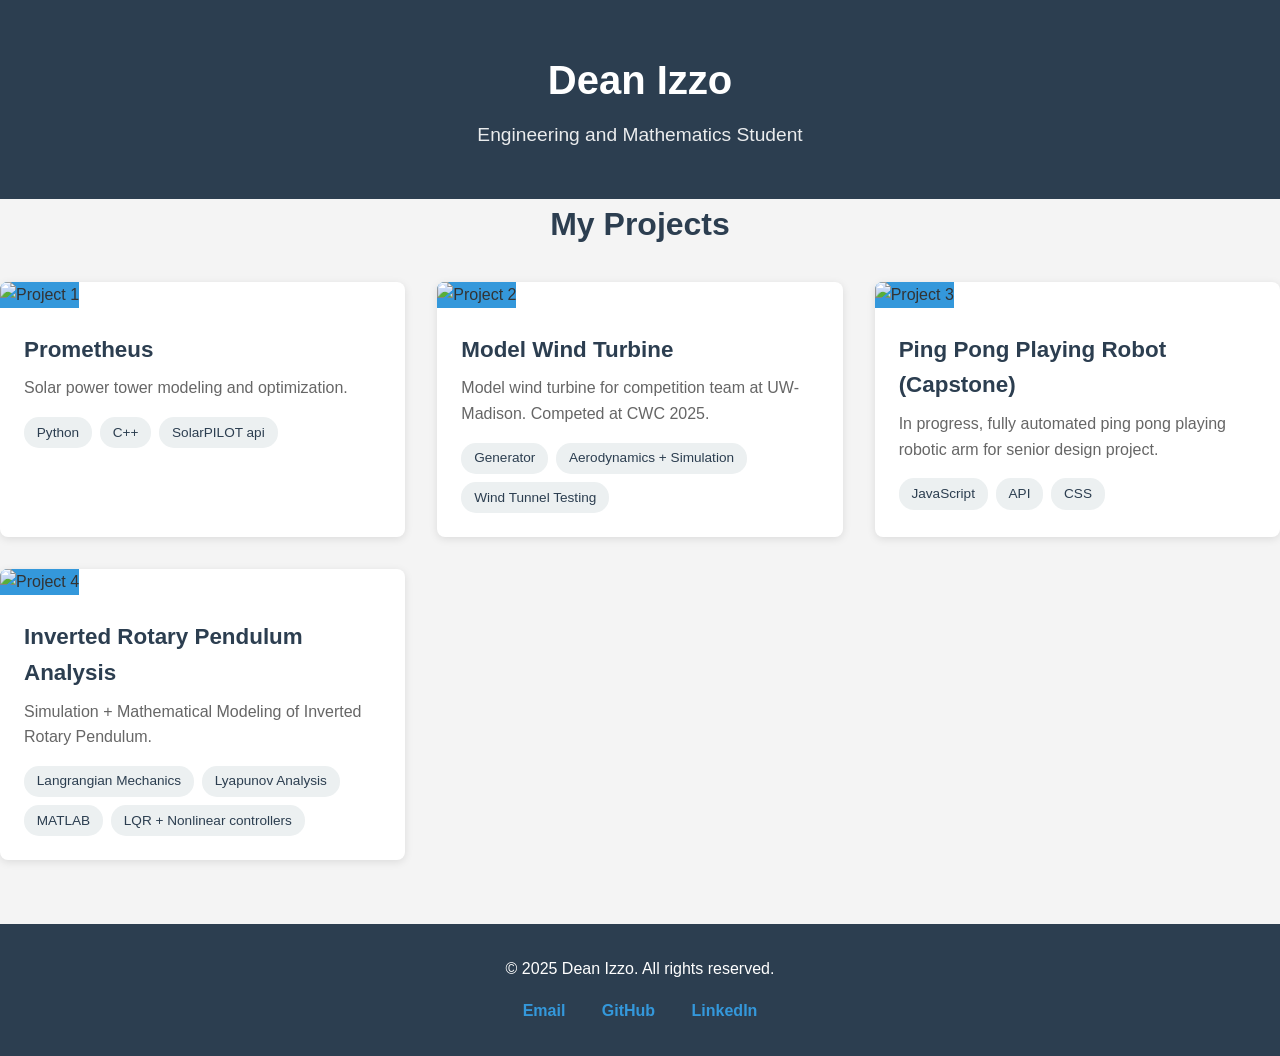
==== index.html @ 72c31784 "Create index.html for personal projects page This file contains the HTML structure for a personal pr" ====
<!DOCTYPE html>
<html lang="en">
<head>
    <meta charset="UTF-8">
    <meta name="viewport" content="width=device-width, initial-scale=1.0">
    <title>Projects</title>
    <style>
        * {
            margin: 0;
            padding: 0;
            box-sizing: border-box;
        }
        
        body {
            font-family: Arial, sans-serif;
            line-height: 1.6;
            color: #333;
            background: #f4f4f4;
        }
        
        header {
            background: #2c3e50;
            color: white;
            text-align: center;
            padding: 3rem 2rem;
        }
        
        header h1 {
            font-size: 2.5rem;
            margin-bottom: 0.5rem;
        }
        
        header p {
            font-size: 1.2rem;
            opacity: 0.9;
        }
        
        .container {
            max-width: 1200px;
            margin: 0 auto;
            padding: 3rem 2rem;
        }
        
        .intro {
            background: white;
            padding: 2rem;
            border-radius: 8px;
            margin-bottom: 3rem;
            box-shadow: 0 2px 4px rgba(0,0,0,0.1);
        }
        
        .intro h2 {
            color: #2c3e50;
            margin-bottom: 1rem;
        }
        
        .projects-grid {
            display: grid;
            grid-template-columns: repeat(auto-fit, minmax(320px, 1fr));
            gap: 2rem;
            margin-top: 2rem;
        }
        
        .project-card {
            background: white;
            border-radius: 8px;
            overflow: hidden;
            box-shadow: 0 2px 8px rgba(0,0,0,0.1);
            transition: transform 0.3s, box-shadow 0.3s;
            text-decoration: none;
            color: inherit;
            display: block;
        }
        
        .project-card:hover {
            transform: translateY(-5px);
            box-shadow: 0 4px 16px rgba(0,0,0,0.2);
        }
        
        .project-image {
            width: 100%;
            height: 200px;
            object-fit: cover;
            background: #3498db;
        }
        
        .project-content {
            padding: 1.5rem;
        }
        
        .project-content h3 {
            color: #2c3e50;
            margin-bottom: 0.5rem;
            font-size: 1.4rem;
        }
        
        .project-content p {
            color: #666;
            margin-bottom: 1rem;
        }
        
        .project-tags {
            display: flex;
            flex-wrap: wrap;
            gap: 0.5rem;
        }
        
        .tag {
            background: #ecf0f1;
            color: #2c3e50;
            padding: 0.3rem 0.8rem;
            border-radius: 15px;
            font-size: 0.85rem;
        }
        
        .section-title {
            color: #2c3e50;
            font-size: 2rem;
            margin-bottom: 1rem;
            text-align: center;
        }
        
        footer {
            background: #2c3e50;
            color: white;
            text-align: center;
            padding: 2rem;
            margin-top: 4rem;
        }
        
        .contact-links {
            margin-top: 1rem;
        }
        
        .contact-links a {
            color: #3498db;
            text-decoration: none;
            margin: 0 1rem;
            font-weight: bold;
        }
        
        .contact-links a:hover {
            color: #2980b9;
        }
    </style>
</head>
<body>
    <header>
        <h1>Dean Izzo</h1>
        <p>Engineering and Mathematics Student</p>
    </header>

        <h2 class="section-title">My Projects</h2>
        
        <div class="projects-grid">
            <a href="prometheus.html" class="project-card">
                <img src="https://via.placeholder.com/400x200/3498db/ffffff?text=Project+1" alt="Project 1" class="project-image">
                <div class="project-content">
                    <h3>Prometheus</h3>
                    <p>Solar power tower modeling and optimization.</p>
                    <div class="project-tags">
                        <span class="tag">Python</span>
                        <span class="tag">C++</span>
                        <span class="tag">SolarPILOT api</span>
                    </div>
                </div>
            </a>

            <a href="turbine.html" class="project-card">
                <img src="https://via.placeholder.com/400x200/e74c3c/ffffff?text=Project+2" alt="Project 2" class="project-image">
                <div class="project-content">
                    <h3>Model Wind Turbine</h3>
                    <p>Model wind turbine for competition team at UW-Madison. Competed at CWC 2025.</p>
                    <div class="project-tags">
                        <span class="tag">Generator</span>
                        <span class="tag">Aerodynamics + Simulation</span>
                        <span class="tag">Wind Tunnel Testing</span>
                    </div>
                </div>
            </a>

            <a href="robopong.html" class="project-card">
                <img src="https://via.placeholder.com/400x200/27ae60/ffffff?text=Project+3" alt="Project 3" class="project-image">
                <div class="project-content">
                    <h3>Ping Pong Playing Robot (Capstone)</h3>
                    <p>In progress, fully automated ping pong playing robotic arm for senior design project.</p>
                    <div class="project-tags">
                        <span class="tag">JavaScript</span>
                        <span class="tag">API</span>
                        <span class="tag">CSS</span>
                    </div>
                </div>
            </a>

            <a href="InvertedPendulum.html" class="project-card">
                <img src="https://via.placeholder.com/400x200/9b59b6/ffffff?text=Project+4" alt="Project 4" class="project-image">
                <div class="project-content">
                    <h3>Inverted Rotary Pendulum Analysis</h3>
                    <p>Simulation + Mathematical Modeling of Inverted Rotary Pendulum.</p>
                    <div class="project-tags">
                        <span class="tag">Langrangian Mechanics</span>
                        <span class="tag">Lyapunov Analysis</span>
                        <span class="tag">MATLAB</span>
                        <span class="tag">LQR + Nonlinear controllers</span>
                    </div>
                </div>
            </a>

        </div>
    </div>

    <footer>
        <p>&copy; 2025 Dean Izzo. All rights reserved.</p>
        <div class="contact-links">
            <a href="deanizzo22@gmail.com">Email</a>
            <a href="https://github.com/deanizzo" target="_blank">GitHub</a>
            <a href="https://linkedin.com/in/dean-izzo" target="_blank">LinkedIn</a>
        </div>
    </footer>
</body>
</html>
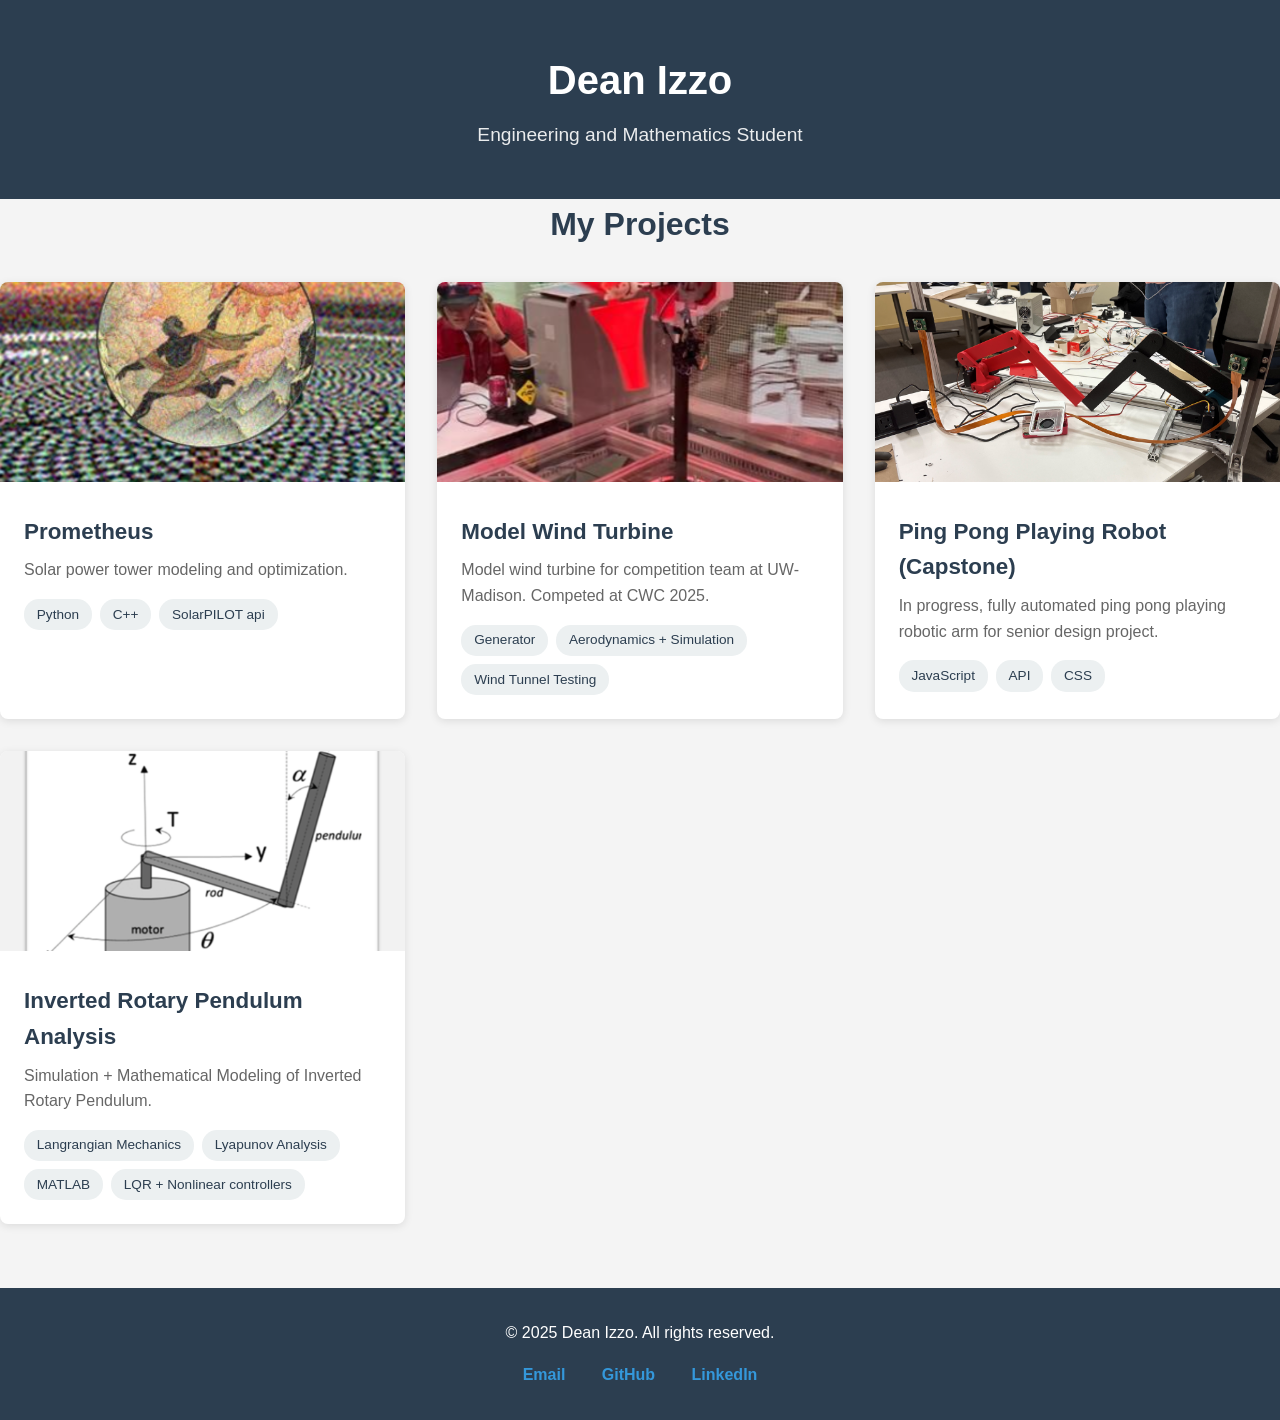
==== commit 361eb72f: "Replace placeholder images with project images" ====
--- a/index.html
+++ b/index.html
@@ -154,7 +154,7 @@
         
         <div class="projects-grid">
             <a href="prometheus.html" class="project-card">
-                <img src="https://via.placeholder.com/400x200/3498db/ffffff?text=Project+1" alt="Project 1" class="project-image">
+                <img src="images/prometheus/prometheus.jpg" alt="Project 1" class="project-image">
                 <div class="project-content">
                     <h3>Prometheus</h3>
                     <p>Solar power tower modeling and optimization.</p>
@@ -167,7 +167,7 @@
             </a>
 
             <a href="turbine.html" class="project-card">
-                <img src="https://via.placeholder.com/400x200/e74c3c/ffffff?text=Project+2" alt="Project 2" class="project-image">
+                <img src="images/prometheus/turbine.png" alt="Project 2" class="project-image">
                 <div class="project-content">
                     <h3>Model Wind Turbine</h3>
                     <p>Model wind turbine for competition team at UW-Madison. Competed at CWC 2025.</p>
@@ -180,7 +180,7 @@
             </a>
 
             <a href="robopong.html" class="project-card">
-                <img src="https://via.placeholder.com/400x200/27ae60/ffffff?text=Project+3" alt="Project 3" class="project-image">
+                <img src="images/prometheus/dual_arms.png" alt="Project 3" class="project-image">
                 <div class="project-content">
                     <h3>Ping Pong Playing Robot (Capstone)</h3>
                     <p>In progress, fully automated ping pong playing robotic arm for senior design project.</p>
@@ -193,7 +193,7 @@
             </a>
 
             <a href="InvertedPendulum.html" class="project-card">
-                <img src="https://via.placeholder.com/400x200/9b59b6/ffffff?text=Project+4" alt="Project 4" class="project-image">
+                <img src="images/prometheus/Pendulum.png" alt="Project 4" class="project-image">
                 <div class="project-content">
                     <h3>Inverted Rotary Pendulum Analysis</h3>
                     <p>Simulation + Mathematical Modeling of Inverted Rotary Pendulum.</p>
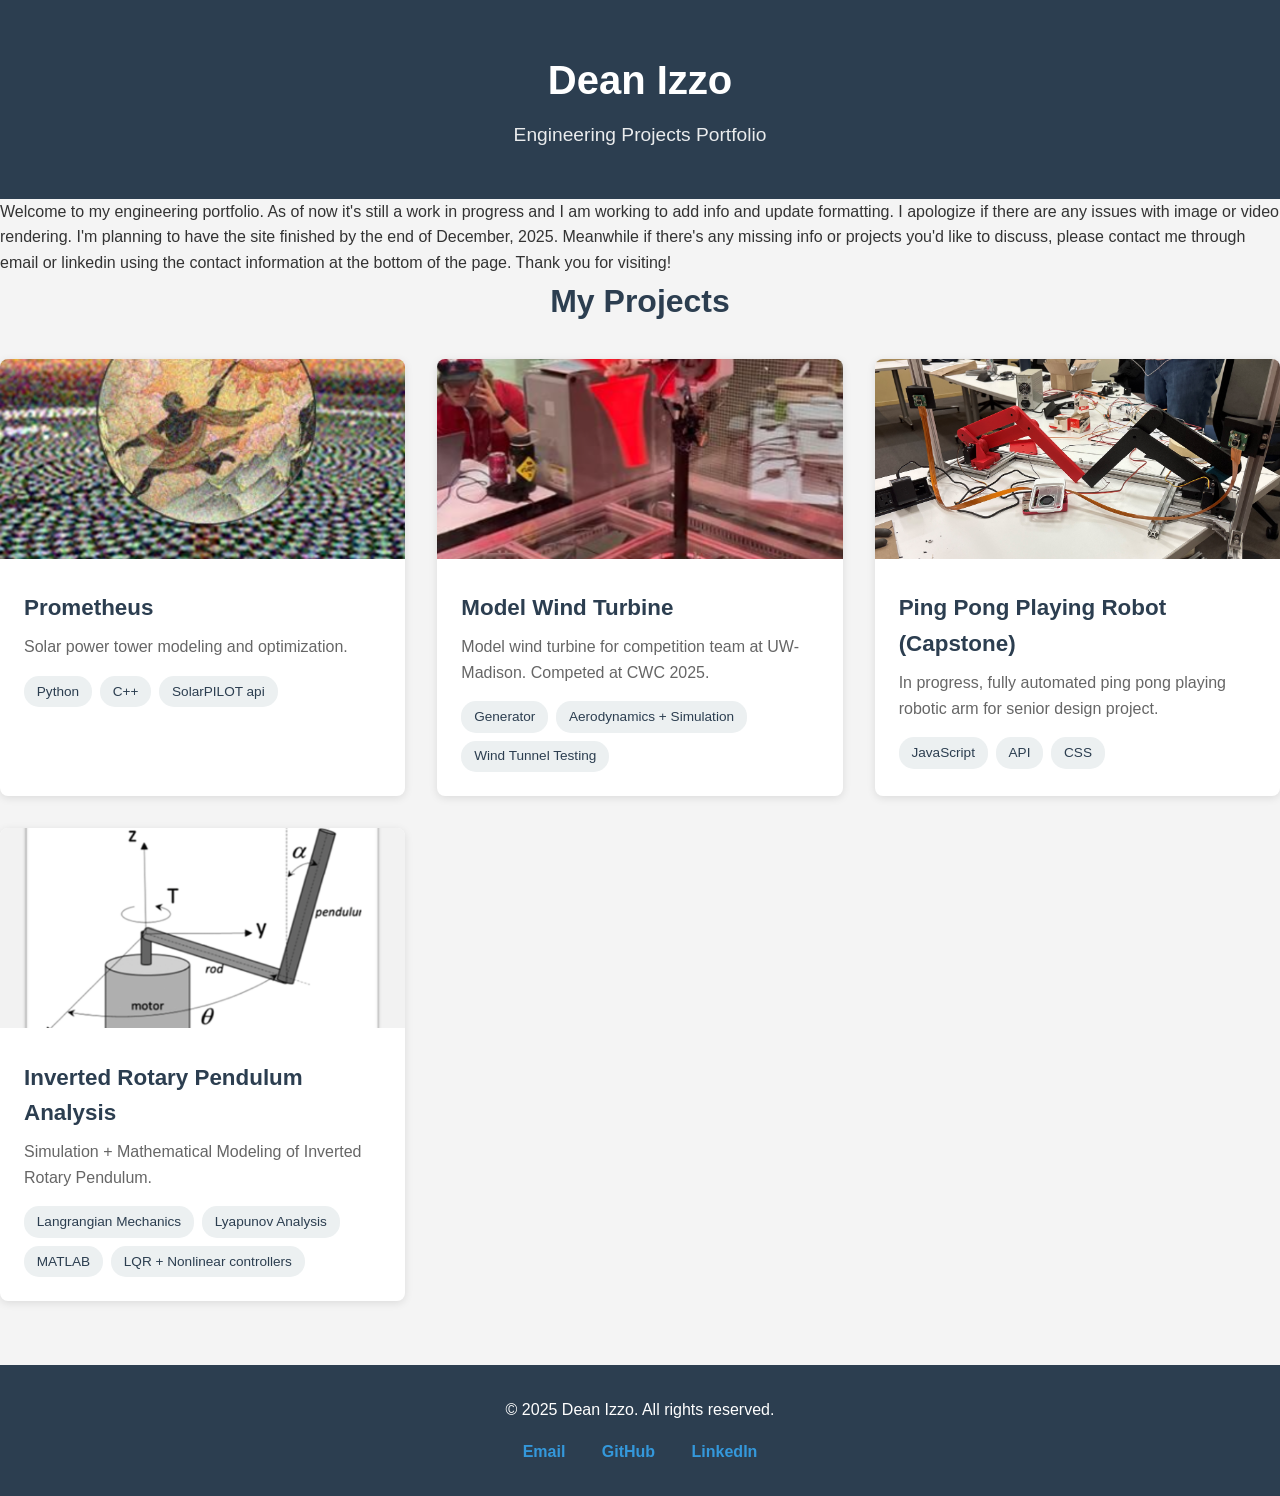
==== commit a69aa00f: "Update header and add welcome message Added a welcome message and project status update." ====
--- a/index.html
+++ b/index.html
@@ -147,8 +147,14 @@
 <body>
     <header>
         <h1>Dean Izzo</h1>
-        <p>Engineering and Mathematics Student</p>
+        <p>Engineering Projects Portfolio</p>
     </header>
+
+        <p>Welcome to my engineering portfolio. As of now it's still a work in progress and I am working to add info and update formatting.
+        I apologize if there are any issues with image or video rendering. I'm planning to have the site finished by the end of December, 2025.
+        Meanwhile if there's any missing info or projects you'd like to discuss, please contact me through email or linkedin using the
+        contact information at the bottom of the page. Thank you for visiting!</p>
+
 
         <h2 class="section-title">My Projects</h2>
         
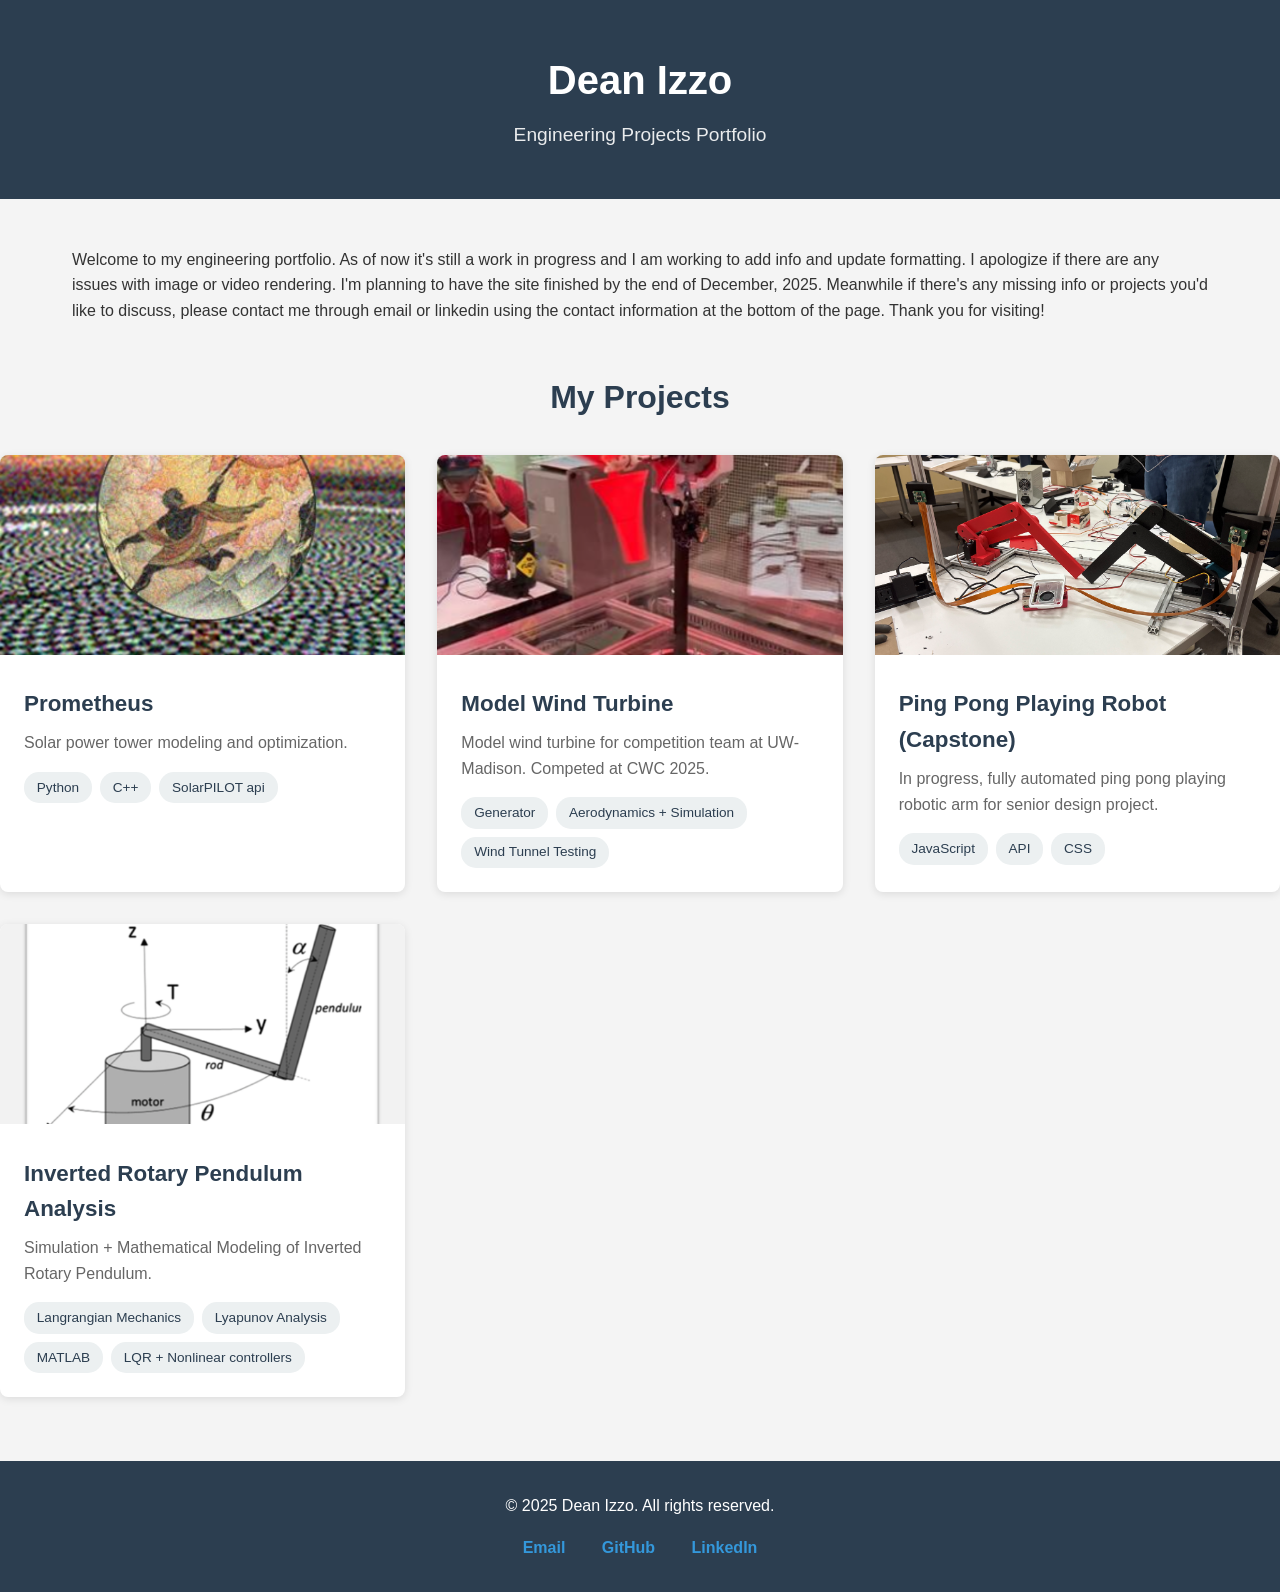
==== commit 89374e01: "Refactor welcome section into a container div" ====
--- a/index.html
+++ b/index.html
@@ -150,11 +150,14 @@
         <p>Engineering Projects Portfolio</p>
     </header>
 
-        <p>Welcome to my engineering portfolio. As of now it's still a work in progress and I am working to add info and update formatting.
-        I apologize if there are any issues with image or video rendering. I'm planning to have the site finished by the end of December, 2025.
-        Meanwhile if there's any missing info or projects you'd like to discuss, please contact me through email or linkedin using the
-        contact information at the bottom of the page. Thank you for visiting!</p>
-
+    <div class="container">
+        <section id="welcome">
+            <p>Welcome to my engineering portfolio. As of now it's still a work in progress and I am working to add info and update formatting.
+            I apologize if there are any issues with image or video rendering. I'm planning to have the site finished by the end of December, 2025.
+            Meanwhile if there's any missing info or projects you'd like to discuss, please contact me through email or linkedin using the
+            contact information at the bottom of the page. Thank you for visiting!</p>
+        </section>
+    </div>
 
         <h2 class="section-title">My Projects</h2>
         
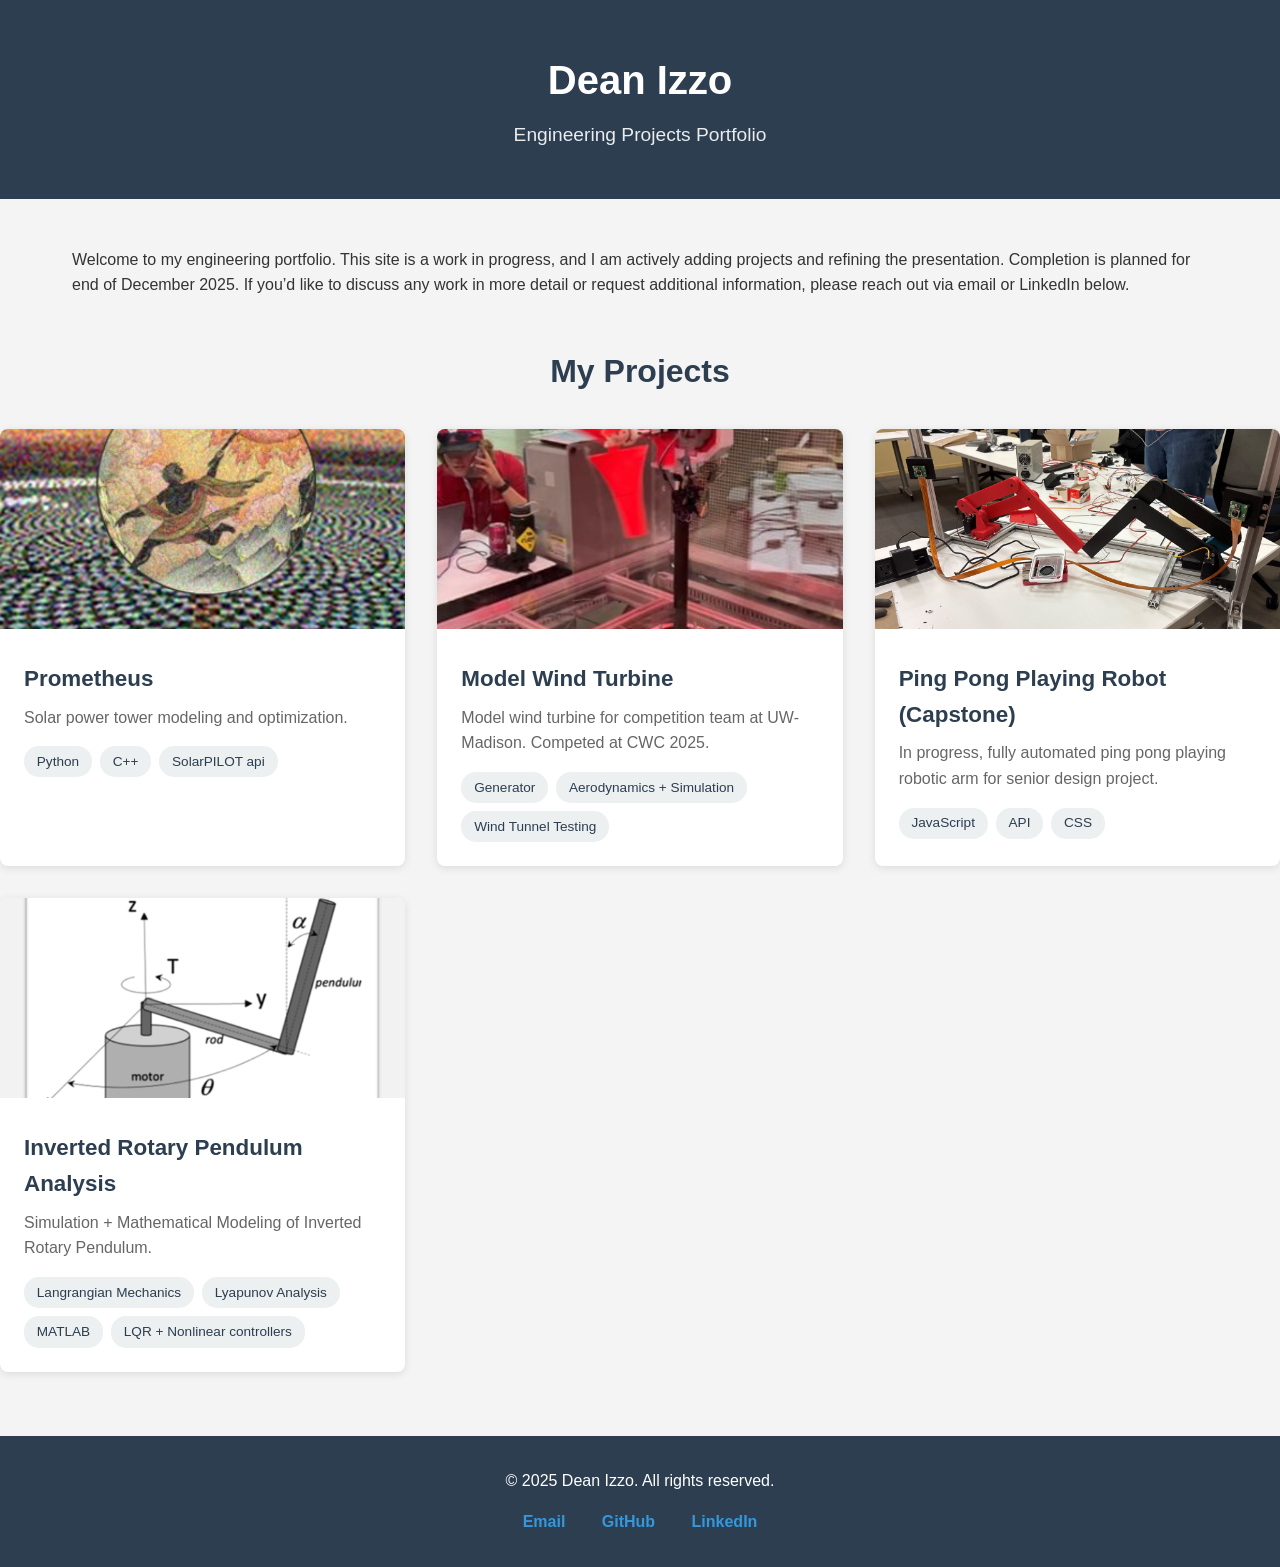
==== commit 9dec5c76: "Revise welcome message in index.html Updated welcome message for clarity and conciseness." ====
--- a/index.html
+++ b/index.html
@@ -152,10 +152,11 @@
 
     <div class="container">
         <section id="welcome">
-            <p>Welcome to my engineering portfolio. As of now it's still a work in progress and I am working to add info and update formatting.
-            I apologize if there are any issues with image or video rendering. I'm planning to have the site finished by the end of December, 2025.
-            Meanwhile if there's any missing info or projects you'd like to discuss, please contact me through email or linkedin using the
-            contact information at the bottom of the page. Thank you for visiting!</p>
+            <p>Welcome to my engineering portfolio.
+                
+            This site is a work in progress, and I am actively adding projects and refining the presentation. Completion is planned for end of December 2025.
+
+            If you’d like to discuss any work in more detail or request additional information, please reach out via email or LinkedIn below.</p>
         </section>
     </div>
 
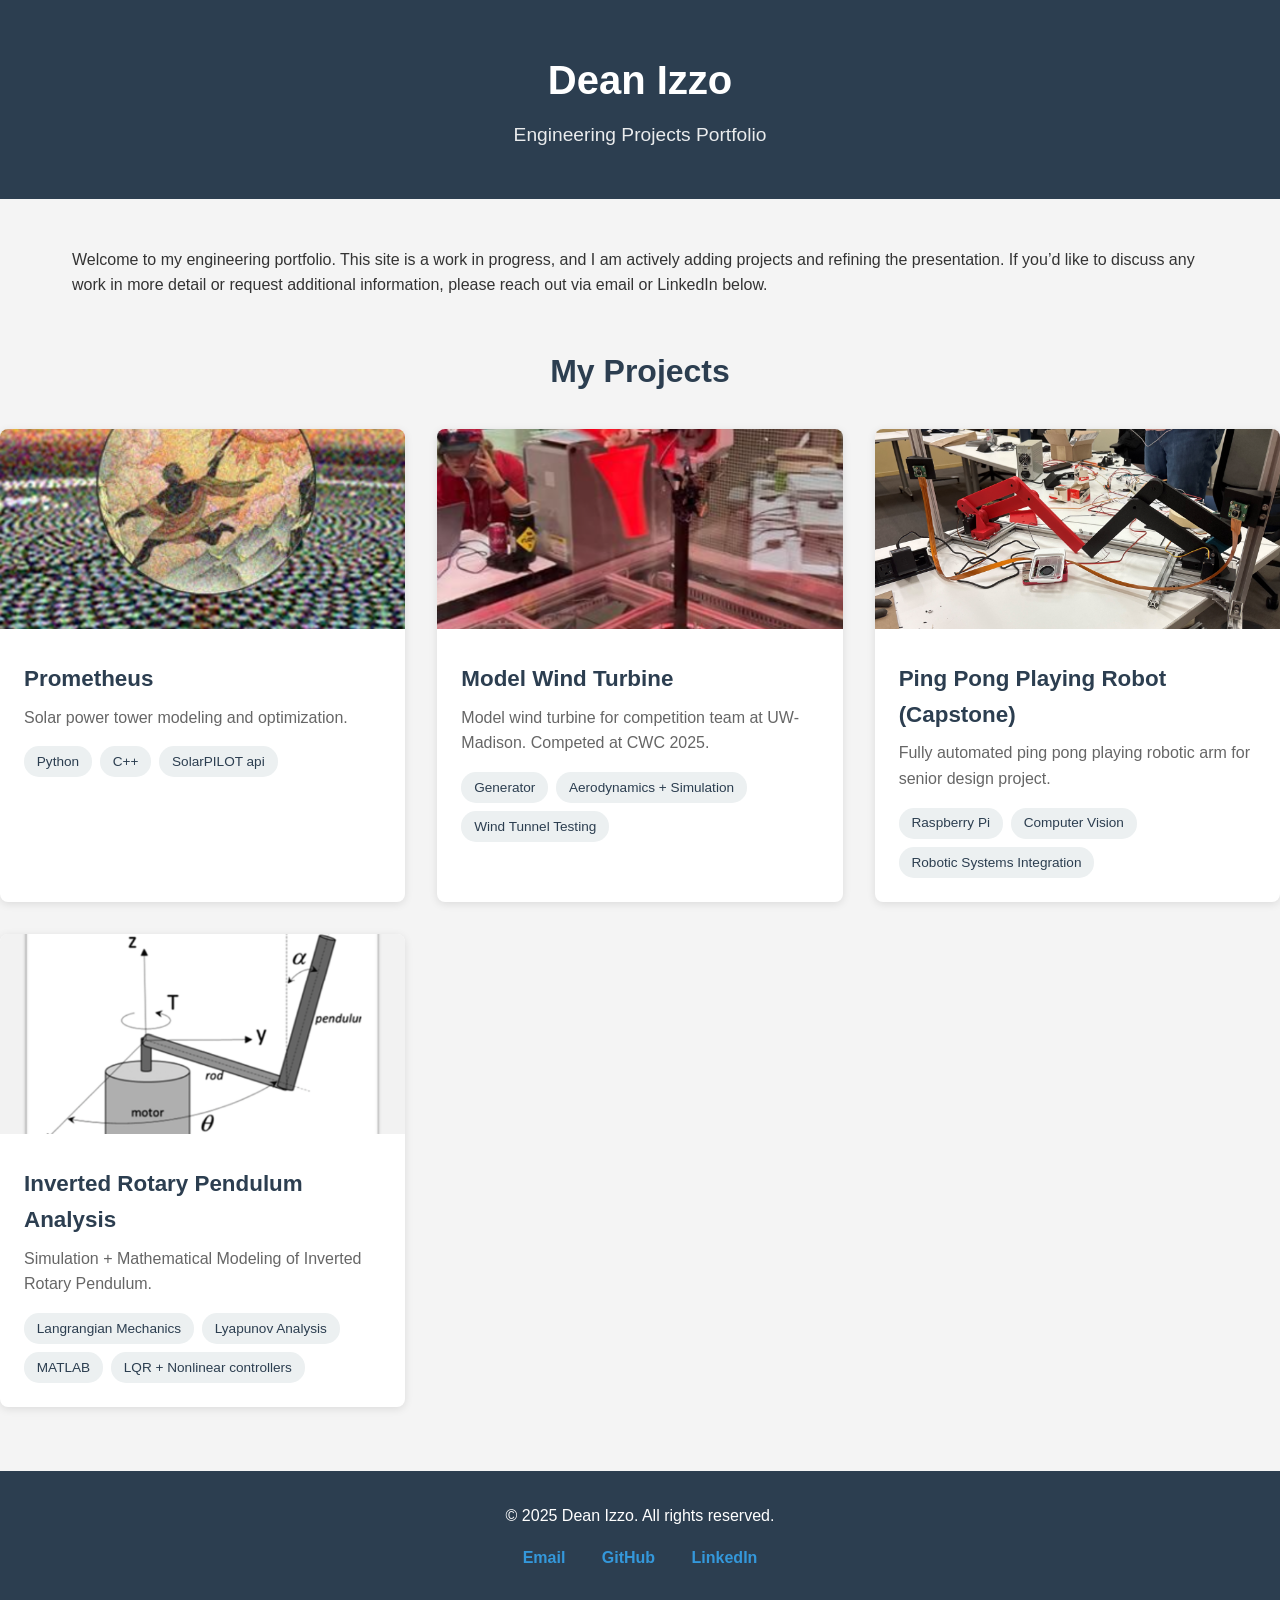
==== commit c77106b1: "Update project descriptions in index.html Removed completion date and refined project description." ====
--- a/index.html
+++ b/index.html
@@ -154,7 +154,7 @@
         <section id="welcome">
             <p>Welcome to my engineering portfolio.
                 
-            This site is a work in progress, and I am actively adding projects and refining the presentation. Completion is planned for end of December 2025.
+            This site is a work in progress, and I am actively adding projects and refining the presentation.
 
             If you’d like to discuss any work in more detail or request additional information, please reach out via email or LinkedIn below.</p>
         </section>
@@ -193,11 +193,11 @@
                 <img src="images/prometheus/dual_arms.png" alt="Project 3" class="project-image">
                 <div class="project-content">
                     <h3>Ping Pong Playing Robot (Capstone)</h3>
-                    <p>In progress, fully automated ping pong playing robotic arm for senior design project.</p>
-                    <div class="project-tags">
-                        <span class="tag">JavaScript</span>
-                        <span class="tag">API</span>
-                        <span class="tag">CSS</span>
+                    <p>Fully automated ping pong playing robotic arm for senior design project.</p>
+                    <div class="project-tags">
+                        <span class="tag">Raspberry Pi</span>
+                        <span class="tag">Computer Vision</span>
+                        <span class="tag">Robotic Systems Integration</span>
                     </div>
                 </div>
             </a>
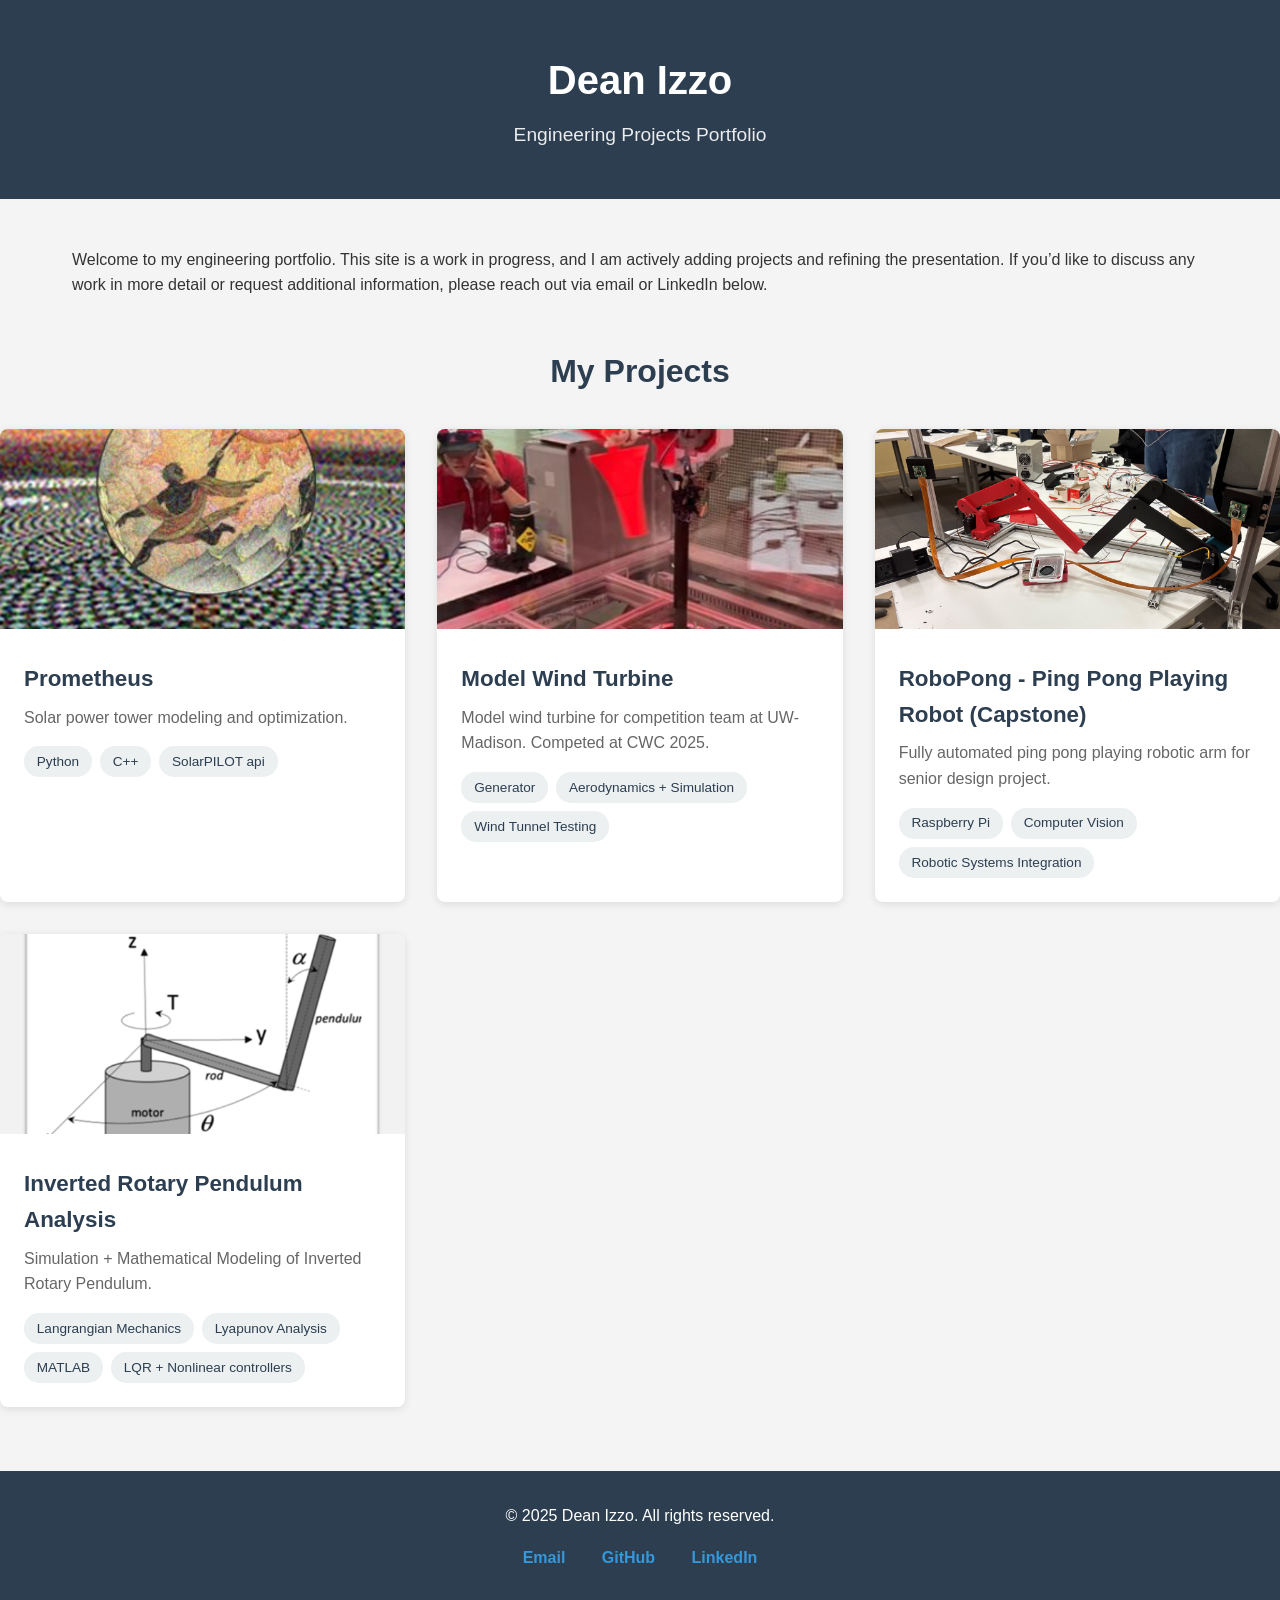
==== commit f9b1f37c: "Update project title for RoboPong" ====
--- a/index.html
+++ b/index.html
@@ -192,7 +192,7 @@
             <a href="robopong.html" class="project-card">
                 <img src="images/prometheus/dual_arms.png" alt="Project 3" class="project-image">
                 <div class="project-content">
-                    <h3>Ping Pong Playing Robot (Capstone)</h3>
+                    <h3>RoboPong - Ping Pong Playing Robot (Capstone)</h3>
                     <p>Fully automated ping pong playing robotic arm for senior design project.</p>
                     <div class="project-tags">
                         <span class="tag">Raspberry Pi</span>
